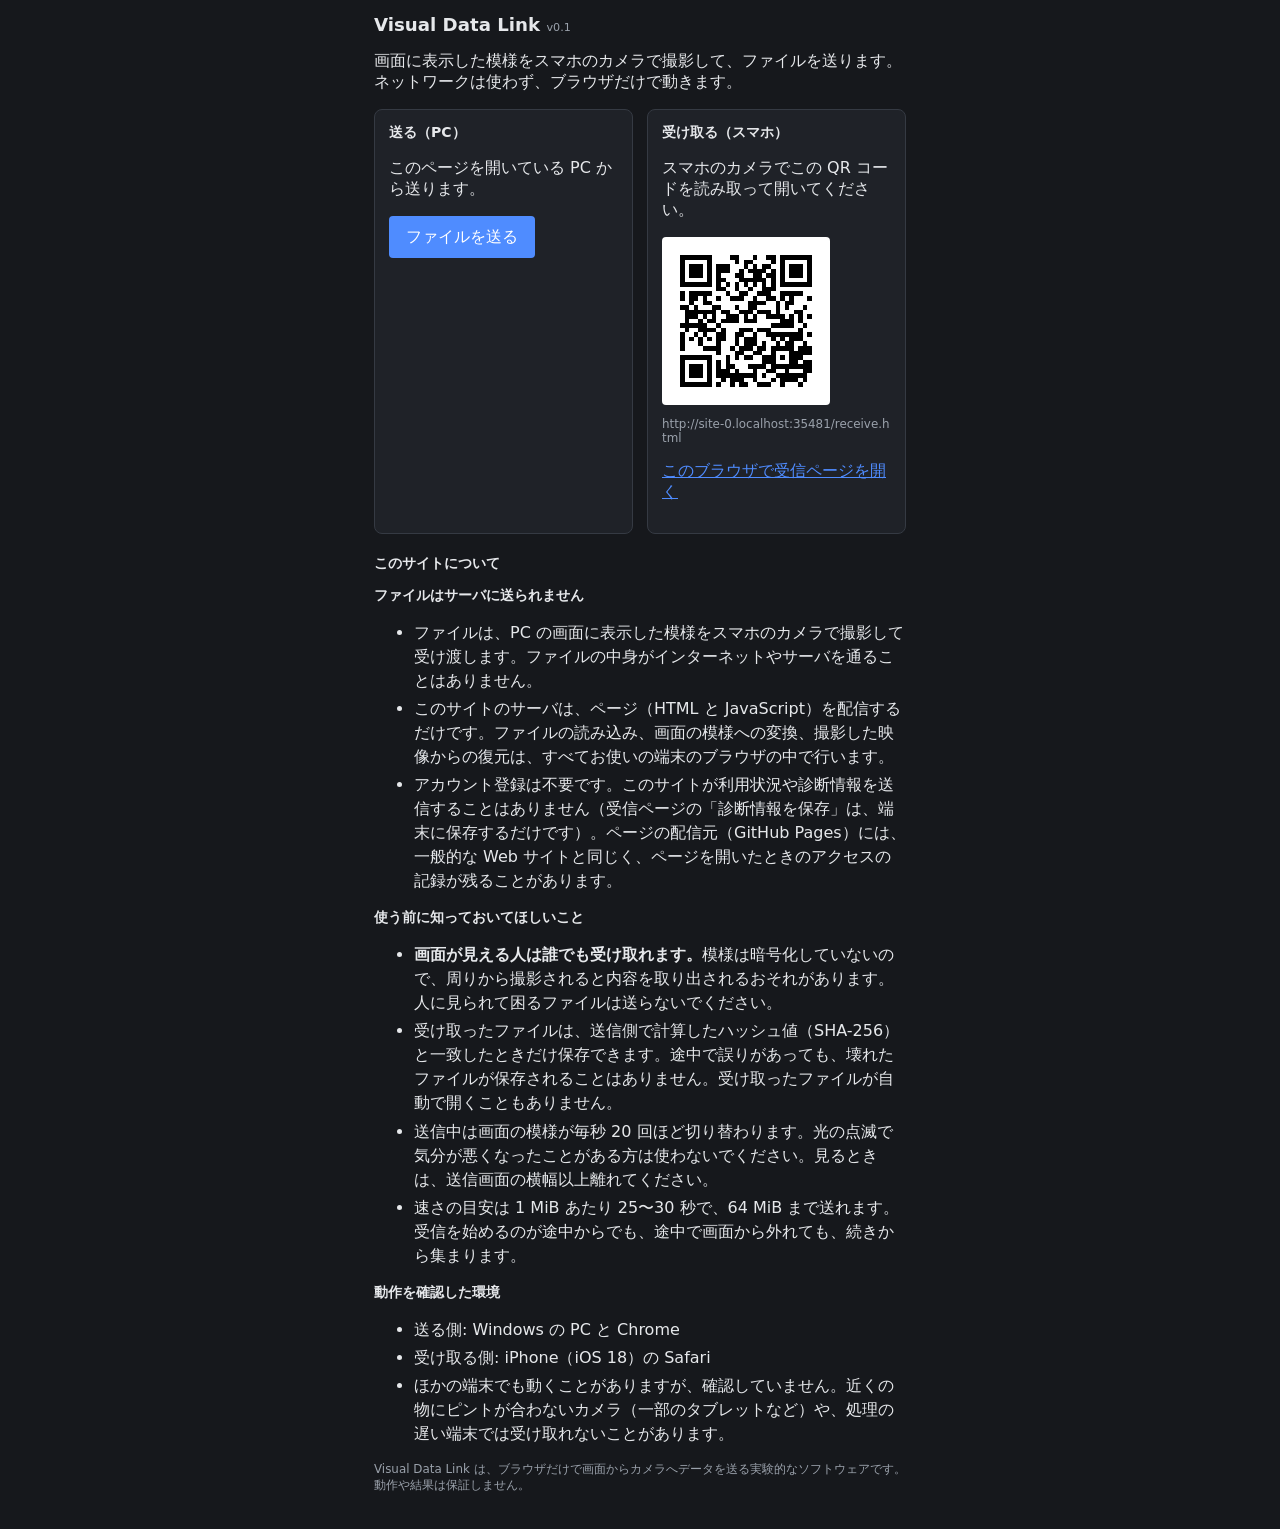
==== index.html @ aadde029 "Visual Data Link の公開ページを追加 トップ・送る・受け取るの 3 ページと、それらが読み込むプログラム、README、 MIT ライセンス。ファイルの受け渡しは画面とカメラで行い、サ" ====
<!doctype html>
<html lang="ja">
<head>
  <meta charset="utf-8">
  <meta name="viewport" content="width=device-width, initial-scale=1">
  <title>Visual Data Link</title>
  <link rel="stylesheet" href="styles.css">
</head>
<body class="app index">
  <h1>Visual Data Link <small>v0.1</small></h1>
  <p>画面に表示した模様をスマホのカメラで撮影して、ファイルを送ります。ネットワークは使わず、ブラウザだけで動きます。</p>

  <div class="top-choices">
    <section class="top-choice">
      <h2>送る（PC）</h2>
      <p>このページを開いている PC から送ります。</p>
      <p><a href="send.html" class="button-link big">ファイルを送る</a></p>
    </section>
    <section class="top-choice">
      <h2>受け取る（スマホ）</h2>
      <p>スマホのカメラでこの QR コードを読み取って開いてください。</p>
      <canvas id="qr" class="qr" hidden></canvas>
      <p id="qr-url" class="hint qr-url"></p>
      <p><a id="receive-link" href="receive.html">このブラウザで受信ページを開く</a></p>
    </section>
  </div>

  <section class="about">
    <h2>このサイトについて</h2>
    <h3>ファイルはサーバに送られません</h3>
    <ul>
      <li>ファイルは、PC の画面に表示した模様をスマホのカメラで撮影して受け渡します。ファイルの中身がインターネットやサーバを通ることはありません。</li>
      <li>このサイトのサーバは、ページ（HTML と JavaScript）を配信するだけです。ファイルの読み込み、画面の模様への変換、撮影した映像からの復元は、すべてお使いの端末のブラウザの中で行います。</li>
      <li>アカウント登録は不要です。このサイトが利用状況や診断情報を送信することはありません（受信ページの「診断情報を保存」は、端末に保存するだけです）。ページの配信元（GitHub Pages）には、一般的な Web サイトと同じく、ページを開いたときのアクセスの記録が残ることがあります。</li>
      <li class="dev-note" hidden><strong>今は開発用サーバで開いています。</strong>この場合に限り、受信の診断ログ（ファイルの中身は含みません）を開発用サーバに送ります。「撮影画像を送る」を押したときは、カメラの画像も送ります。</li>
    </ul>
    <h3>使う前に知っておいてほしいこと</h3>
    <ul>
      <li><strong>画面が見える人は誰でも受け取れます。</strong>模様は暗号化していないので、周りから撮影されると内容を取り出されるおそれがあります。人に見られて困るファイルは送らないでください。</li>
      <li>受け取ったファイルは、送信側で計算したハッシュ値（SHA-256）と一致したときだけ保存できます。途中で誤りがあっても、壊れたファイルが保存されることはありません。受け取ったファイルが自動で開くこともありません。</li>
      <li>送信中は画面の模様が毎秒 20 回ほど切り替わります。光の点滅で気分が悪くなったことがある方は使わないでください。見るときは、送信画面の横幅以上離れてください。</li>
      <li>速さの目安は 1 MiB あたり 25〜30 秒で、64 MiB まで送れます。受信を始めるのが途中からでも、途中で画面から外れても、続きから集まります。</li>
    </ul>
    <h3>動作を確認した環境</h3>
    <ul>
      <li>送る側: Windows の PC と Chrome</li>
      <li>受け取る側: iPhone（iOS 18）の Safari</li>
      <li>ほかの端末でも動くことがありますが、確認していません。近くの物にピントが合わないカメラ（一部のタブレットなど）や、処理の遅い端末では受け取れないことがあります。</li>
    </ul>
    <p class="hint">Visual Data Link は、ブラウザだけで画面からカメラへデータを送る実験的なソフトウェアです。動作や結果は保証しません。</p>
  </section>

  <details id="experiments" hidden>
    <summary>実験用のページ（開発サーバ）</summary>
    <ul class="links">
      <li><a href="sender.html">Sender</a> — 測定用の送信ページ（PC）</li>
      <li><a href="receiver.html">Receiver</a> — 測定用の受信ページ（スマホ）</li>
    </ul>
    <dl class="stats" id="env"></dl>
  </details>

  <script type="module">
    import { encodeQr, drawQr } from './src/common/qr.js';
    import { hasDevServer } from './src/common/dev-server.js';

    // The measurement pages need the development server (sender config, log upload).
    hasDevServer().then((dev) => {
      document.getElementById('experiments').hidden = !dev;
      for (const el of document.querySelectorAll('.dev-note')) el.hidden = !dev;
    });

    // The phone needs an HTTPS address (camera): through the dev server's
    // tunnel when this page is opened via localhost, otherwise this origin.
    const LOCAL = /^(localhost|127\.0\.0\.1|\[::1\])$/;
    async function receiveUrl() {
      if (!LOCAL.test(location.hostname)) return new URL('receive.html', location.href).href;
      const r = await fetch('/api/public-url', { cache: 'no-store' }).catch(() => null);
      if (!r?.ok) return null;
      const { url } = await r.json();
      return new URL('receive.html', `${url}/`).href;
    }

    const qrUrl = document.getElementById('qr-url');
    const canvas = document.getElementById('qr');
    receiveUrl().then((url) => {
      if (!url) {
        qrUrl.textContent = 'スマホから開ける HTTPS のアドレスが見つかりません。ngrok を起動してから、このページを再読み込みしてください。';
        return;
      }
      drawQr(canvas, encodeQr(url, { ecl: 'M' }), 6);
      canvas.hidden = false;
      qrUrl.textContent = url;
    });

    const env = document.getElementById('env');
    const rows = [
      ['セキュアコンテキスト', window.isSecureContext ? 'はい' : 'いいえ（カメラには HTTPS が必要）'],
      ['getUserMedia', navigator.mediaDevices?.getUserMedia ? '利用可' : '利用不可'],
      ['requestVideoFrameCallback', 'requestVideoFrameCallback' in HTMLVideoElement.prototype ? '利用可' : '利用不可'],
      ['Screen Wake Lock', 'wakeLock' in navigator ? '利用可' : '利用不可'],
      ['devicePixelRatio', String(window.devicePixelRatio)],
    ];
    env.replaceChildren(...rows.flatMap(([k, v]) => {
      const dt = document.createElement('dt');
      dt.textContent = k;
      const dd = document.createElement('dd');
      dd.textContent = v;
      return [dt, dd];
    }));
  </script>
</body>
</html>
---- styles.css ----
:root {
  color-scheme: dark;
  --bg: #16181c;
  --panel: #1f2228;
  --fg: #e6e8eb;
  --muted: #9aa1ab;
  --accent: #4f8cff;
  --warn: #ffb347;
  --error: #ff6b6b;
  --border: #353a43;
  font-family: system-ui, -apple-system, "Segoe UI", "Hiragino Sans", "Yu Gothic UI", sans-serif;
  font-size: 14px;
}

* { box-sizing: border-box; }

body {
  margin: 0;
  background: var(--bg);
  color: var(--fg);
}

h1 { font-size: 1.3rem; margin: 0 0 0.75rem; }
h1 small { color: var(--muted); font-weight: normal; font-size: 0.8rem; }
h2 { font-size: 1rem; margin: 1rem 0 0.5rem; }
a { color: var(--accent); }

button, input, select, textarea {
  font: inherit;
  color: inherit;
  background: #2a2e36;
  border: 1px solid var(--border);
  border-radius: 4px;
  padding: 0.35rem 0.6rem;
}
button { cursor: pointer; }
button.primary { background: var(--accent); border-color: var(--accent); color: #fff; }
button:disabled, input:disabled, select:disabled { opacity: 0.5; cursor: default; }
a.button-link {
  display: inline-block;
  padding: 0.5rem 0.8rem;
  border-radius: 4px;
  background: var(--accent);
  color: #fff;
  text-decoration: none;
  word-break: break-all;
}

.form { display: grid; gap: 0.5rem; }
.form label { display: grid; gap: 0.2rem; color: var(--muted); }
.form label.check { display: flex; align-items: center; gap: 0.4rem; }
.form fieldset { border: 1px solid var(--border); border-radius: 4px; display: grid; gap: 0.5rem; }
.form fieldset[hidden] { display: none; }
.row { display: flex; gap: 0.4rem; }
.row input { flex: 1; min-width: 0; }

.buttons { display: flex; flex-wrap: wrap; gap: 0.4rem; margin: 0.75rem 0; }

.stats {
  display: grid;
  grid-template-columns: max-content 1fr;
  gap: 0.2rem 0.75rem;
  margin: 0;
  font-variant-numeric: tabular-nums;
}
.stats dt { color: var(--muted); }
.stats dd { margin: 0; word-break: break-word; }
.stats dd.warn { color: var(--warn); }

.error { color: var(--error); margin: 0.5rem 0; }
.error[hidden] { display: none; }
.hint { color: var(--muted); font-size: 0.85rem; }

/* ---------------------------------------------------------------- sender */

body.sender {
  display: grid;
  grid-template-columns: 22rem 1fr;
  height: 100vh;
  overflow: hidden;
}

.panel {
  background: var(--panel);
  border-right: 1px solid var(--border);
  padding: 1rem;
  overflow-y: auto;
}

.stage {
  position: relative;
  min-width: 0;
  min-height: 0;
  background: #000;
}

/* The canvas CSS box defines the physical pixel buffer size (renderer-canvas.js). */
.stage canvas {
  display: block;
  width: 100%;
  height: 100%;
}

.stage:fullscreen, .stage:-webkit-full-screen {
  width: 100vw;
  height: 100vh;
}

body.transmitting .stage { cursor: none; }

.hud {
  position: absolute;
  top: 0.5rem;
  left: 0.5rem;
  max-width: calc(100% - 1rem);
  padding: 0.5rem 0.7rem;
  background: rgba(0, 0, 0, 0.7);
  color: #fff;
  font: 12px/1.4 ui-monospace, Consolas, monospace;
  white-space: pre;
  pointer-events: none;
  border-radius: 4px;
}
.hud[hidden] { display: none; }

.overlay {
  position: fixed;
  inset: 0;
  display: grid;
  place-items: center;
  background: rgba(0, 0, 0, 0.75);
  z-index: 10;
}
.overlay[hidden] { display: none; }

.dialog {
  max-width: 32rem;
  margin: 1rem;
  padding: 1.25rem;
  background: var(--panel);
  border: 1px solid var(--warn);
  border-radius: 6px;
}
.dialog h2 { color: var(--warn); margin-top: 0; }

/* ---------------------------------------------------------------- receiver / index */

body.receiver, body.index {
  padding: 1rem;
  max-width: 48rem;
  margin: 0 auto;
}

.controls { grid-template-columns: repeat(auto-fit, minmax(10rem, 1fr)); align-items: end; }

.preview {
  position: relative;
  background: #000;
  border: 1px solid var(--border);
  border-radius: 4px;
  overflow: hidden;
}
.preview video {
  display: block;
  width: 100%;
  height: 50vh;
  height: 50svh; /* excludes mobile browser toolbars */
  object-fit: contain;
}
.overlay-canvas {
  position: absolute;
  inset: 0;
  width: 100%;
  height: 100%;
  touch-action: none;
}

.status { color: var(--warn); min-height: 1.4em; margin: 0.25rem 0; }
.progress { margin: 0.4rem 0; }
.progress-text { display: flex; justify-content: space-between; gap: 0.5rem; font-size: 0.9rem; margin-bottom: 0.2rem; }
.progress-text strong { font-size: 1.3rem; font-variant-numeric: tabular-nums; }
.progress-track { height: 14px; border-radius: 7px; background: #2a2e36; border: 1px solid var(--border); overflow: hidden; }
.progress-fill { height: 100%; width: 0; background: var(--accent); transition: width 0.15s linear; }
.progress.done .progress-fill { background: #3fbf6f; }
.progress.waiting .progress-fill { background: var(--muted); }
.m1 .buttons { margin: 0.4rem 0; gap: 0.3rem; }
.receiver .buttons button, .receiver .buttons select { padding: 0.3rem 0.5rem; }
.receiver header h1 { margin-bottom: 0.4rem; }
.m1 .stats { margin-top: 0.6rem; }
details { margin: 1rem 0; }
details summary { cursor: pointer; color: var(--muted); }

.links { line-height: 2; }

/* ---------------------------------------------------------------- simple pages (send / receive / top) */

body.app { padding: 1rem; max-width: 40rem; margin: 0 auto; font-size: 16px; }
body.app.send.transmitting { max-width: none; padding: 0; }
.app-header { display: flex; justify-content: space-between; align-items: baseline; gap: 1rem; }
.app-header h1 { font-size: 1.5rem; }
.app-message { font-size: 1.1rem; margin: 0.6rem 0; }
.app-status { margin: 0.5rem 0 0.75rem; }
.app-result { margin: 0.75rem 0; padding: 0.75rem; border: 1px solid #3fbf6f; border-radius: 6px; }
button.big, a.button-link.big { font-size: 1.15rem; padding: 0.7rem 1.2rem; }
.app-help { margin-top: 1.25rem; }
.app-help li { margin: 0.3rem 0; }
.app-options { margin: 0.75rem 0; }

.drop {
  display: grid;
  place-items: center;
  min-height: 8rem;
  padding: 1rem;
  border: 2px dashed var(--border);
  border-radius: 8px;
  color: var(--muted);
  text-align: center;
  cursor: pointer;
}
.drop.over { border-color: var(--accent); color: var(--fg); }
.drop input { display: none; }

.app-sending { position: fixed; inset: 0; display: flex; flex-direction: column; background: #000; }
.app-sending[hidden] { display: none; }
.send-bar { display: flex; justify-content: space-between; align-items: center; gap: 1rem; padding: 0.4rem 0.8rem; background: var(--panel); border-bottom: 1px solid var(--border); }
.send-bar .buttons { margin: 0; }
.app-sending .stage { flex: 1; }

.top-choices { display: grid; grid-template-columns: repeat(auto-fit, minmax(15rem, 1fr)); gap: 1rem; margin: 1rem 0; }
.top-choice { padding: 1rem; border: 1px solid var(--border); border-radius: 8px; background: var(--panel); }
.top-choice h2 { margin-top: 0; }
.qr { display: block; width: 12rem; height: 12rem; image-rendering: pixelated; margin: 0.5rem 0; border-radius: 4px; }
.qr-url { word-break: break-all; }
.about { margin: 1.5rem 0; }
.about h3 { font-size: 1rem; margin: 1rem 0 0.3rem; }
.about li { margin: 0.3rem 0; line-height: 1.5; }
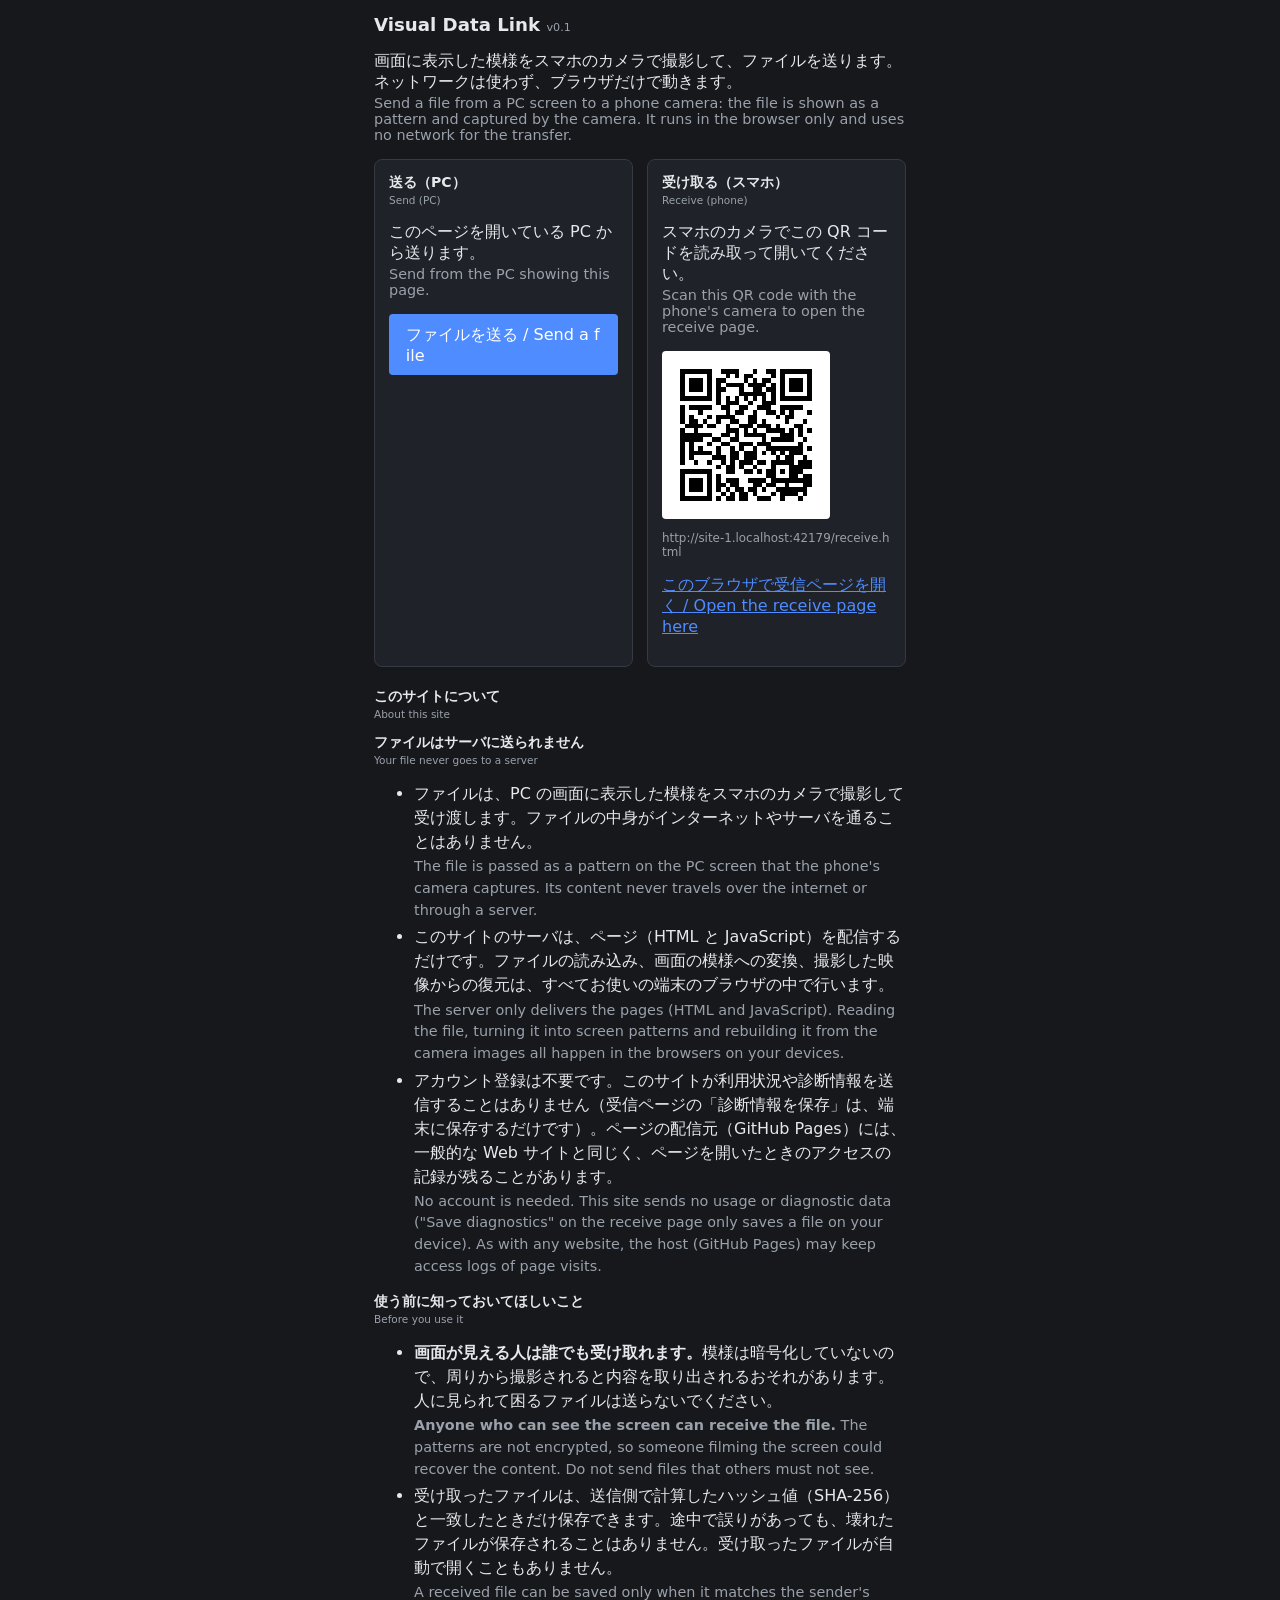
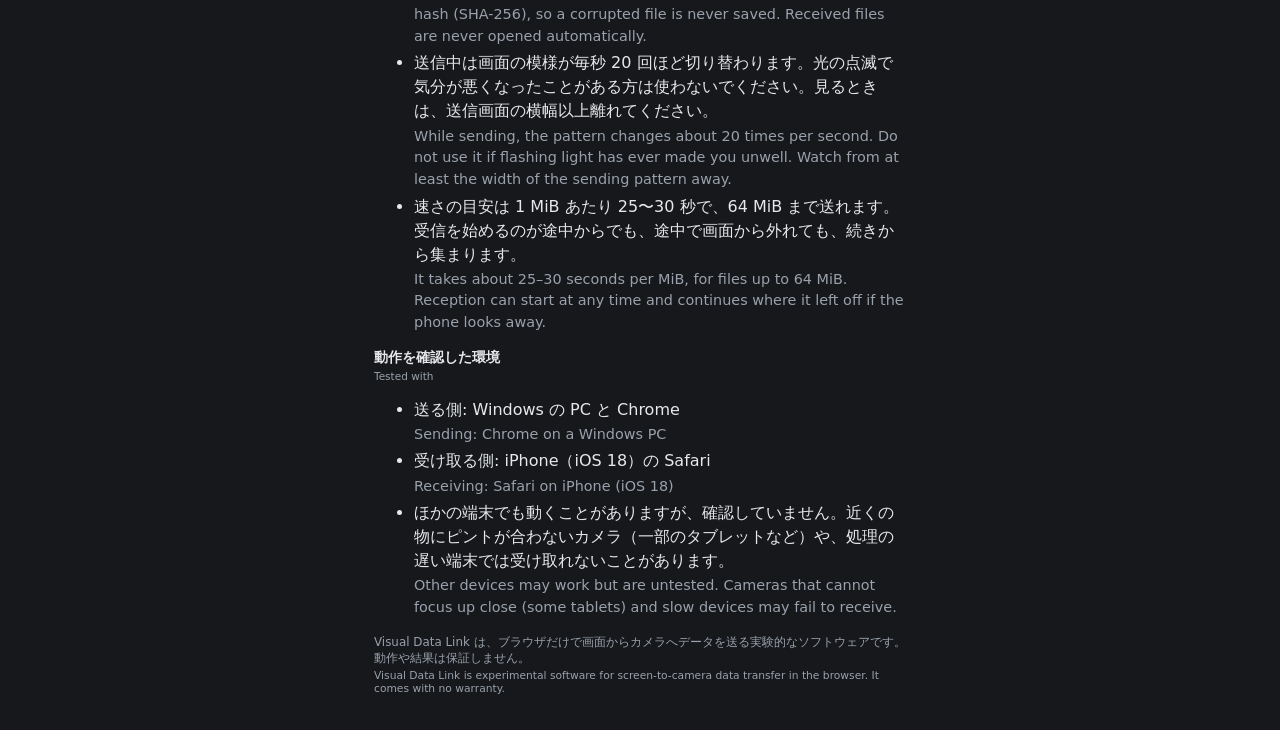
==== commit b62ad96c: "説明に英語を併記 トップページ・送る・受け取るページの説明、ボタン、主なメッセージ、README に英語を添える。" ====
--- a/index.html
+++ b/index.html
@@ -8,46 +8,46 @@
 </head>
 <body class="app index">
   <h1>Visual Data Link <small>v0.1</small></h1>
-  <p>画面に表示した模様をスマホのカメラで撮影して、ファイルを送ります。ネットワークは使わず、ブラウザだけで動きます。</p>
+  <p>画面に表示した模様をスマホのカメラで撮影して、ファイルを送ります。ネットワークは使わず、ブラウザだけで動きます。<span class="en" lang="en">Send a file from a PC screen to a phone camera: the file is shown as a pattern and captured by the camera. It runs in the browser only and uses no network for the transfer.</span></p>
 
   <div class="top-choices">
     <section class="top-choice">
-      <h2>送る（PC）</h2>
-      <p>このページを開いている PC から送ります。</p>
-      <p><a href="send.html" class="button-link big">ファイルを送る</a></p>
+      <h2>送る（PC）<span class="en" lang="en">Send (PC)</span></h2>
+      <p>このページを開いている PC から送ります。<span class="en" lang="en">Send from the PC showing this page.</span></p>
+      <p><a href="send.html" class="button-link big">ファイルを送る / Send a file</a></p>
     </section>
     <section class="top-choice">
-      <h2>受け取る（スマホ）</h2>
-      <p>スマホのカメラでこの QR コードを読み取って開いてください。</p>
+      <h2>受け取る（スマホ）<span class="en" lang="en">Receive (phone)</span></h2>
+      <p>スマホのカメラでこの QR コードを読み取って開いてください。<span class="en" lang="en">Scan this QR code with the phone's camera to open the receive page.</span></p>
       <canvas id="qr" class="qr" hidden></canvas>
       <p id="qr-url" class="hint qr-url"></p>
-      <p><a id="receive-link" href="receive.html">このブラウザで受信ページを開く</a></p>
+      <p><a id="receive-link" href="receive.html">このブラウザで受信ページを開く / Open the receive page here</a></p>
     </section>
   </div>
 
   <section class="about">
-    <h2>このサイトについて</h2>
-    <h3>ファイルはサーバに送られません</h3>
+    <h2>このサイトについて<span class="en" lang="en">About this site</span></h2>
+    <h3>ファイルはサーバに送られません<span class="en" lang="en">Your file never goes to a server</span></h3>
     <ul>
-      <li>ファイルは、PC の画面に表示した模様をスマホのカメラで撮影して受け渡します。ファイルの中身がインターネットやサーバを通ることはありません。</li>
-      <li>このサイトのサーバは、ページ（HTML と JavaScript）を配信するだけです。ファイルの読み込み、画面の模様への変換、撮影した映像からの復元は、すべてお使いの端末のブラウザの中で行います。</li>
-      <li>アカウント登録は不要です。このサイトが利用状況や診断情報を送信することはありません（受信ページの「診断情報を保存」は、端末に保存するだけです）。ページの配信元（GitHub Pages）には、一般的な Web サイトと同じく、ページを開いたときのアクセスの記録が残ることがあります。</li>
-      <li class="dev-note" hidden><strong>今は開発用サーバで開いています。</strong>この場合に限り、受信の診断ログ（ファイルの中身は含みません）を開発用サーバに送ります。「撮影画像を送る」を押したときは、カメラの画像も送ります。</li>
+      <li>ファイルは、PC の画面に表示した模様をスマホのカメラで撮影して受け渡します。ファイルの中身がインターネットやサーバを通ることはありません。<span class="en" lang="en">The file is passed as a pattern on the PC screen that the phone's camera captures. Its content never travels over the internet or through a server.</span></li>
+      <li>このサイトのサーバは、ページ（HTML と JavaScript）を配信するだけです。ファイルの読み込み、画面の模様への変換、撮影した映像からの復元は、すべてお使いの端末のブラウザの中で行います。<span class="en" lang="en">The server only delivers the pages (HTML and JavaScript). Reading the file, turning it into screen patterns and rebuilding it from the camera images all happen in the browsers on your devices.</span></li>
+      <li>アカウント登録は不要です。このサイトが利用状況や診断情報を送信することはありません（受信ページの「診断情報を保存」は、端末に保存するだけです）。ページの配信元（GitHub Pages）には、一般的な Web サイトと同じく、ページを開いたときのアクセスの記録が残ることがあります。<span class="en" lang="en">No account is needed. This site sends no usage or diagnostic data ("Save diagnostics" on the receive page only saves a file on your device). As with any website, the host (GitHub Pages) may keep access logs of page visits.</span></li>
+      <li class="dev-note" hidden><strong>今は開発用サーバで開いています。</strong>この場合に限り、受信の診断ログ（ファイルの中身は含みません）を開発用サーバに送ります。「撮影画像を送る」を押したときは、カメラの画像も送ります。<span class="en" lang="en"><strong>This page is served by the development server.</strong> Only then, reception diagnostics (without the file content) are sent to it, and a camera image when "Send a capture" is pressed.</span></li>
     </ul>
-    <h3>使う前に知っておいてほしいこと</h3>
+    <h3>使う前に知っておいてほしいこと<span class="en" lang="en">Before you use it</span></h3>
     <ul>
-      <li><strong>画面が見える人は誰でも受け取れます。</strong>模様は暗号化していないので、周りから撮影されると内容を取り出されるおそれがあります。人に見られて困るファイルは送らないでください。</li>
-      <li>受け取ったファイルは、送信側で計算したハッシュ値（SHA-256）と一致したときだけ保存できます。途中で誤りがあっても、壊れたファイルが保存されることはありません。受け取ったファイルが自動で開くこともありません。</li>
-      <li>送信中は画面の模様が毎秒 20 回ほど切り替わります。光の点滅で気分が悪くなったことがある方は使わないでください。見るときは、送信画面の横幅以上離れてください。</li>
-      <li>速さの目安は 1 MiB あたり 25〜30 秒で、64 MiB まで送れます。受信を始めるのが途中からでも、途中で画面から外れても、続きから集まります。</li>
+      <li><strong>画面が見える人は誰でも受け取れます。</strong>模様は暗号化していないので、周りから撮影されると内容を取り出されるおそれがあります。人に見られて困るファイルは送らないでください。<span class="en" lang="en"><strong>Anyone who can see the screen can receive the file.</strong> The patterns are not encrypted, so someone filming the screen could recover the content. Do not send files that others must not see.</span></li>
+      <li>受け取ったファイルは、送信側で計算したハッシュ値（SHA-256）と一致したときだけ保存できます。途中で誤りがあっても、壊れたファイルが保存されることはありません。受け取ったファイルが自動で開くこともありません。<span class="en" lang="en">A received file can be saved only when it matches the sender's hash (SHA-256), so a corrupted file is never saved. Received files are never opened automatically.</span></li>
+      <li>送信中は画面の模様が毎秒 20 回ほど切り替わります。光の点滅で気分が悪くなったことがある方は使わないでください。見るときは、送信画面の横幅以上離れてください。<span class="en" lang="en">While sending, the pattern changes about 20 times per second. Do not use it if flashing light has ever made you unwell. Watch from at least the width of the sending pattern away.</span></li>
+      <li>速さの目安は 1 MiB あたり 25〜30 秒で、64 MiB まで送れます。受信を始めるのが途中からでも、途中で画面から外れても、続きから集まります。<span class="en" lang="en">It takes about 25–30 seconds per MiB, for files up to 64 MiB. Reception can start at any time and continues where it left off if the phone looks away.</span></li>
     </ul>
-    <h3>動作を確認した環境</h3>
+    <h3>動作を確認した環境<span class="en" lang="en">Tested with</span></h3>
     <ul>
-      <li>送る側: Windows の PC と Chrome</li>
-      <li>受け取る側: iPhone（iOS 18）の Safari</li>
-      <li>ほかの端末でも動くことがありますが、確認していません。近くの物にピントが合わないカメラ（一部のタブレットなど）や、処理の遅い端末では受け取れないことがあります。</li>
+      <li>送る側: Windows の PC と Chrome<span class="en" lang="en">Sending: Chrome on a Windows PC</span></li>
+      <li>受け取る側: iPhone（iOS 18）の Safari<span class="en" lang="en">Receiving: Safari on iPhone (iOS 18)</span></li>
+      <li>ほかの端末でも動くことがありますが、確認していません。近くの物にピントが合わないカメラ（一部のタブレットなど）や、処理の遅い端末では受け取れないことがあります。<span class="en" lang="en">Other devices may work but are untested. Cameras that cannot focus up close (some tablets) and slow devices may fail to receive.</span></li>
     </ul>
-    <p class="hint">Visual Data Link は、ブラウザだけで画面からカメラへデータを送る実験的なソフトウェアです。動作や結果は保証しません。</p>
+    <p class="hint">Visual Data Link は、ブラウザだけで画面からカメラへデータを送る実験的なソフトウェアです。動作や結果は保証しません。<span class="en" lang="en">Visual Data Link is experimental software for screen-to-camera data transfer in the browser. It comes with no warranty.</span></p>
   </section>
 
   <details id="experiments" hidden>
@@ -84,7 +84,7 @@
     const canvas = document.getElementById('qr');
     receiveUrl().then((url) => {
       if (!url) {
-        qrUrl.textContent = 'スマホから開ける HTTPS のアドレスが見つかりません。ngrok を起動してから、このページを再読み込みしてください。';
+        qrUrl.textContent = 'スマホから開ける HTTPS のアドレスが見つかりません。ngrok を起動してから、このページを再読み込みしてください。 / No HTTPS address for the phone was found: start ngrok and reload this page.';
         return;
       }
       drawQr(canvas, encodeQr(url, { ecl: 'M' }), 6);
--- a/styles.css
+++ b/styles.css
@@ -234,3 +234,6 @@
 .about { margin: 1.5rem 0; }
 .about h3 { font-size: 1rem; margin: 1rem 0 0.3rem; }
 .about li { margin: 0.3rem 0; line-height: 1.5; }
+/* English next to the Japanese text (public pages). */
+.en { display: block; color: var(--muted); font-size: 0.9em; font-weight: normal; margin-top: 0.15rem; }
+h1 .en, h2 .en, h3 .en { font-size: 0.75em; }
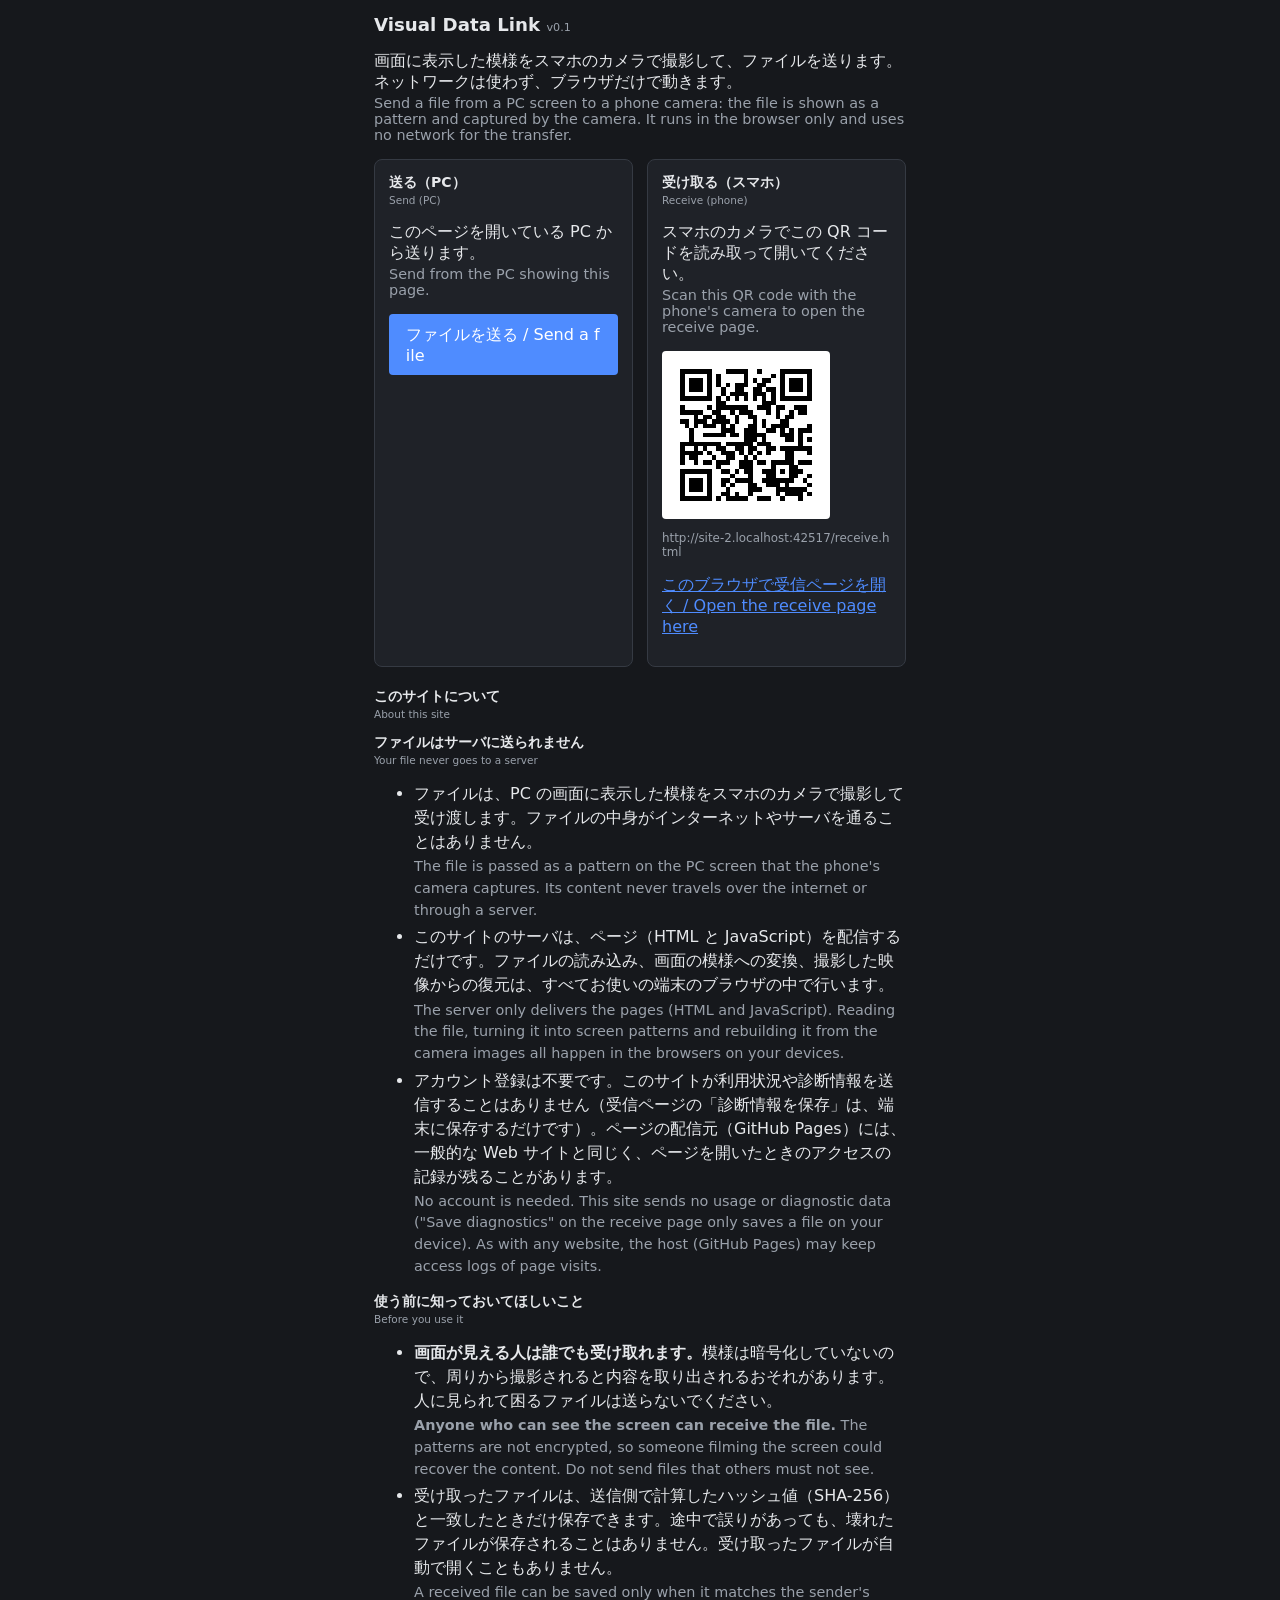
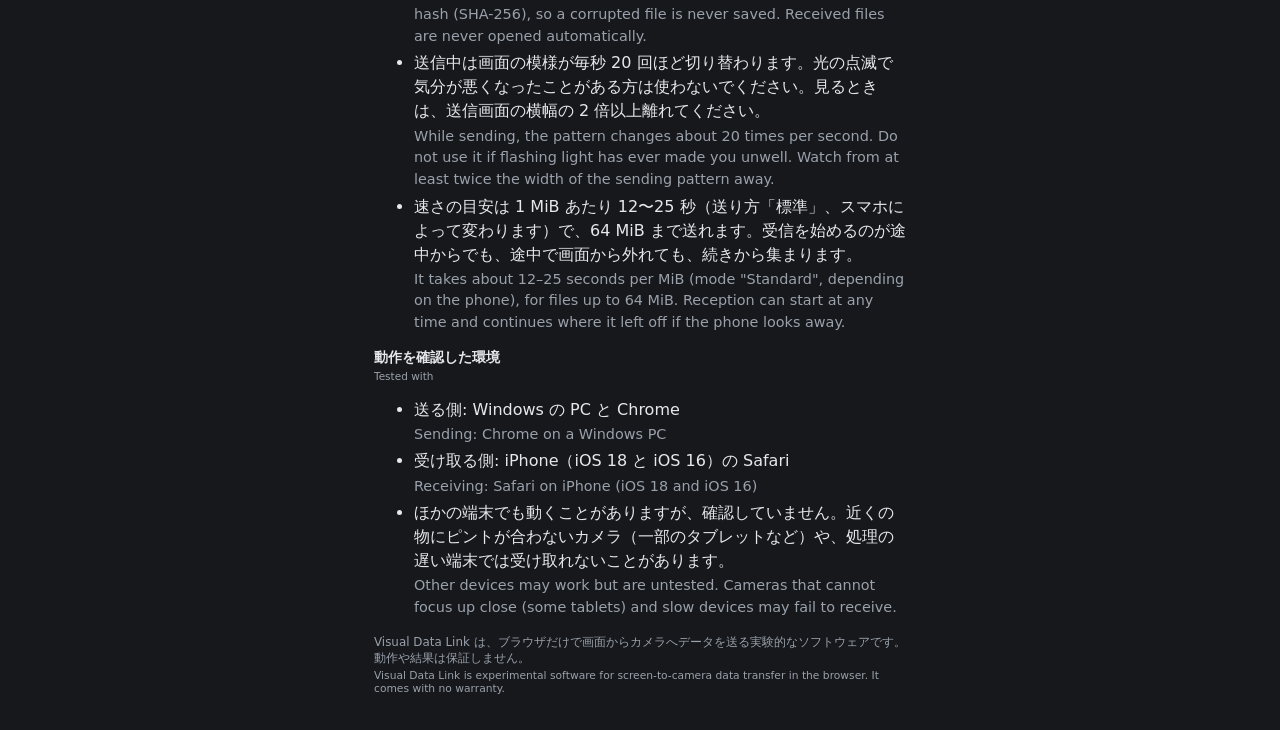
==== commit e0342348: "公開サイトの更新: 送り方の選択（色の P3 / P4）、受信 QR、四隅の補正、点滅の注意 - 送信ページで送り方を選べる: 標準（200×112・8 色、既定）、速い（240×135・8 色）、互" ====
--- a/index.html
+++ b/index.html
@@ -38,47 +38,48 @@
     <ul>
       <li><strong>画面が見える人は誰でも受け取れます。</strong>模様は暗号化していないので、周りから撮影されると内容を取り出されるおそれがあります。人に見られて困るファイルは送らないでください。<span class="en" lang="en"><strong>Anyone who can see the screen can receive the file.</strong> The patterns are not encrypted, so someone filming the screen could recover the content. Do not send files that others must not see.</span></li>
       <li>受け取ったファイルは、送信側で計算したハッシュ値（SHA-256）と一致したときだけ保存できます。途中で誤りがあっても、壊れたファイルが保存されることはありません。受け取ったファイルが自動で開くこともありません。<span class="en" lang="en">A received file can be saved only when it matches the sender's hash (SHA-256), so a corrupted file is never saved. Received files are never opened automatically.</span></li>
-      <li>送信中は画面の模様が毎秒 20 回ほど切り替わります。光の点滅で気分が悪くなったことがある方は使わないでください。見るときは、送信画面の横幅以上離れてください。<span class="en" lang="en">While sending, the pattern changes about 20 times per second. Do not use it if flashing light has ever made you unwell. Watch from at least the width of the sending pattern away.</span></li>
-      <li>速さの目安は 1 MiB あたり 25〜30 秒で、64 MiB まで送れます。受信を始めるのが途中からでも、途中で画面から外れても、続きから集まります。<span class="en" lang="en">It takes about 25–30 seconds per MiB, for files up to 64 MiB. Reception can start at any time and continues where it left off if the phone looks away.</span></li>
+      <li>送信中は画面の模様が毎秒 20 回ほど切り替わります。光の点滅で気分が悪くなったことがある方は使わないでください。見るときは、送信画面の横幅の 2 倍以上離れてください。<span class="en" lang="en">While sending, the pattern changes about 20 times per second. Do not use it if flashing light has ever made you unwell. Watch from at least twice the width of the sending pattern away.</span></li>
+      <li>速さの目安は 1 MiB あたり 12〜25 秒（送り方「標準」、スマホによって変わります）で、64 MiB まで送れます。受信を始めるのが途中からでも、途中で画面から外れても、続きから集まります。<span class="en" lang="en">It takes about 12–25 seconds per MiB (mode "Standard", depending on the phone), for files up to 64 MiB. Reception can start at any time and continues where it left off if the phone looks away.</span></li>
     </ul>
     <h3>動作を確認した環境<span class="en" lang="en">Tested with</span></h3>
     <ul>
       <li>送る側: Windows の PC と Chrome<span class="en" lang="en">Sending: Chrome on a Windows PC</span></li>
-      <li>受け取る側: iPhone（iOS 18）の Safari<span class="en" lang="en">Receiving: Safari on iPhone (iOS 18)</span></li>
+      <li>受け取る側: iPhone（iOS 18 と iOS 16）の Safari<span class="en" lang="en">Receiving: Safari on iPhone (iOS 18 and iOS 16)</span></li>
       <li>ほかの端末でも動くことがありますが、確認していません。近くの物にピントが合わないカメラ（一部のタブレットなど）や、処理の遅い端末では受け取れないことがあります。<span class="en" lang="en">Other devices may work but are untested. Cameras that cannot focus up close (some tablets) and slow devices may fail to receive.</span></li>
     </ul>
     <p class="hint">Visual Data Link は、ブラウザだけで画面からカメラへデータを送る実験的なソフトウェアです。動作や結果は保証しません。<span class="en" lang="en">Visual Data Link is experimental software for screen-to-camera data transfer in the browser. It comes with no warranty.</span></p>
   </section>
 
-  <details id="experiments" hidden>
+  <details id="experiments" open hidden>
     <summary>実験用のページ（開発サーバ）</summary>
     <ul class="links">
       <li><a href="sender.html">Sender</a> — 測定用の送信ページ（PC）</li>
       <li><a href="receiver.html">Receiver</a> — 測定用の受信ページ（スマホ）</li>
     </ul>
+    <p>測定用の受信ページ（スマホ）の QR コード:</p>
+    <canvas id="qr-receiver" class="qr" hidden></canvas>
+    <p id="qr-receiver-url" class="hint qr-url"></p>
     <dl class="stats" id="env"></dl>
   </details>
 
   <script type="module">
     import { encodeQr, drawQr } from './src/common/qr.js';
     import { hasDevServer } from './src/common/dev-server.js';
+    import { receivePageUrl as receiveUrl } from './src/app/receive-url.js';
 
     // The measurement pages need the development server (sender config, log upload).
-    hasDevServer().then((dev) => {
+    hasDevServer().then(async (dev) => {
       document.getElementById('experiments').hidden = !dev;
       for (const el of document.querySelectorAll('.dev-note')) el.hidden = !dev;
+      if (!dev) return;
+      // QR code of the measurement receiver, as for the simple receive page.
+      const url = await receiveUrl('receiver.html');
+      if (!url) return;
+      const c = document.getElementById('qr-receiver');
+      drawQr(c, encodeQr(url, { ecl: 'M' }), 6);
+      c.hidden = false;
+      document.getElementById('qr-receiver-url').textContent = url;
     });
-
-    // The phone needs an HTTPS address (camera): through the dev server's
-    // tunnel when this page is opened via localhost, otherwise this origin.
-    const LOCAL = /^(localhost|127\.0\.0\.1|\[::1\])$/;
-    async function receiveUrl() {
-      if (!LOCAL.test(location.hostname)) return new URL('receive.html', location.href).href;
-      const r = await fetch('/api/public-url', { cache: 'no-store' }).catch(() => null);
-      if (!r?.ok) return null;
-      const { url } = await r.json();
-      return new URL('receive.html', `${url}/`).href;
-    }
 
     const qrUrl = document.getElementById('qr-url');
     const canvas = document.getElementById('qr');
--- a/styles.css
+++ b/styles.css
@@ -34,6 +34,11 @@
   padding: 0.35rem 0.6rem;
 }
 button { cursor: pointer; }
+/* Taps never zoom the page (double-tap zoom); a pressed button shows it. */
+html { touch-action: manipulation; -webkit-text-size-adjust: 100%; }
+button:active:not(:disabled) { filter: brightness(1.35); transform: scale(0.97); }
+button.done { border-color: #3fbf6f; background: #1f3a2a; }
+button.failed { border-color: var(--error); background: #3a1f22; }
 button.primary { background: var(--accent); border-color: var(--accent); color: #fff; }
 button:disabled, input:disabled, select:disabled { opacity: 0.5; cursor: default; }
 a.button-link {
@@ -187,6 +192,27 @@
 .receiver .buttons button, .receiver .buttons select { padding: 0.3rem 0.5rem; }
 .receiver header h1 { margin-bottom: 0.4rem; }
 .m1 .stats { margin-top: 0.6rem; }
+/* Sender presets: one button per test setting. */
+.presets h2 { margin-top: 0.5rem; }
+.presets .buttons { display: flex; flex-direction: column; align-items: stretch; gap: 0.35rem; }
+.presets button { text-align: left; padding: 0.4rem 0.6rem; }
+.presets h3 { margin: 0.6rem 0 0.1rem; font-size: 0.9rem; opacity: 0.8; }
+.presets .preset-label { display: block; font-weight: 600; }
+.presets .preset-detail { display: block; font-size: 0.8rem; opacity: 0.75; margin-top: 0.1rem; }
+
+/* iOS Safari zooms into form fields under 16 px when they get focus. */
+.receiver select, .receiver input, .receiver textarea { font-size: 16px; }
+/* Experimental receiver: camera view near the top; status and progress below
+   it with fixed space, so that text changes never move the view. */
+.receiver .main-actions { margin: 0.3rem 0 0.5rem; }
+.receiver .live .status { height: 4.2em; line-height: 1.4; overflow-y: auto; margin: 0.3rem 0 0.2rem; font-size: 0.9rem; }
+.receiver .live .progress { margin: 0.2rem 0 0.4rem; }
+.receiver .live .progress[hidden] { display: block; visibility: hidden; }
+.receiver .live .progress-text { height: 1.9rem; align-items: center; }
+.receiver .live .progress-text span { min-width: 0; overflow: hidden; text-overflow: ellipsis; white-space: nowrap; }
+.receiver details.panel { margin: 0.4rem 0; padding: 0.3rem 0.6rem; border: 1px solid var(--border); border-radius: 6px; background: var(--panel); }
+.receiver details.panel summary { color: var(--fg); padding: 0.2rem 0; }
+.receiver details.panel .form { margin-top: 0.4rem; }
 details { margin: 1rem 0; }
 details summary { cursor: pointer; color: var(--muted); }
 
@@ -224,7 +250,13 @@
 .app-sending[hidden] { display: none; }
 .send-bar { display: flex; justify-content: space-between; align-items: center; gap: 1rem; padding: 0.4rem 0.8rem; background: var(--panel); border-bottom: 1px solid var(--border); }
 .send-bar .buttons { margin: 0; }
-.app-sending .stage { flex: 1; }
+.app-sending .stage { flex: 1; min-height: 0; }
+/* Receive page QR on the send page: below the start button, and while
+   sending in a strip above the pattern (the stage shrinks, never covered). */
+.send-qr { margin: 1rem 0; }
+.send-qr-bar { display: flex; align-items: center; gap: 1rem; padding: 0.4rem 0.8rem; background: var(--panel); border-bottom: 1px solid var(--border); }
+.send-qr-bar[hidden] { display: none; }
+.send-qr-bar .qr { width: 9rem; height: 9rem; margin: 0; }
 
 .top-choices { display: grid; grid-template-columns: repeat(auto-fit, minmax(15rem, 1fr)); gap: 1rem; margin: 1rem 0; }
 .top-choice { padding: 1rem; border: 1px solid var(--border); border-radius: 8px; background: var(--panel); }
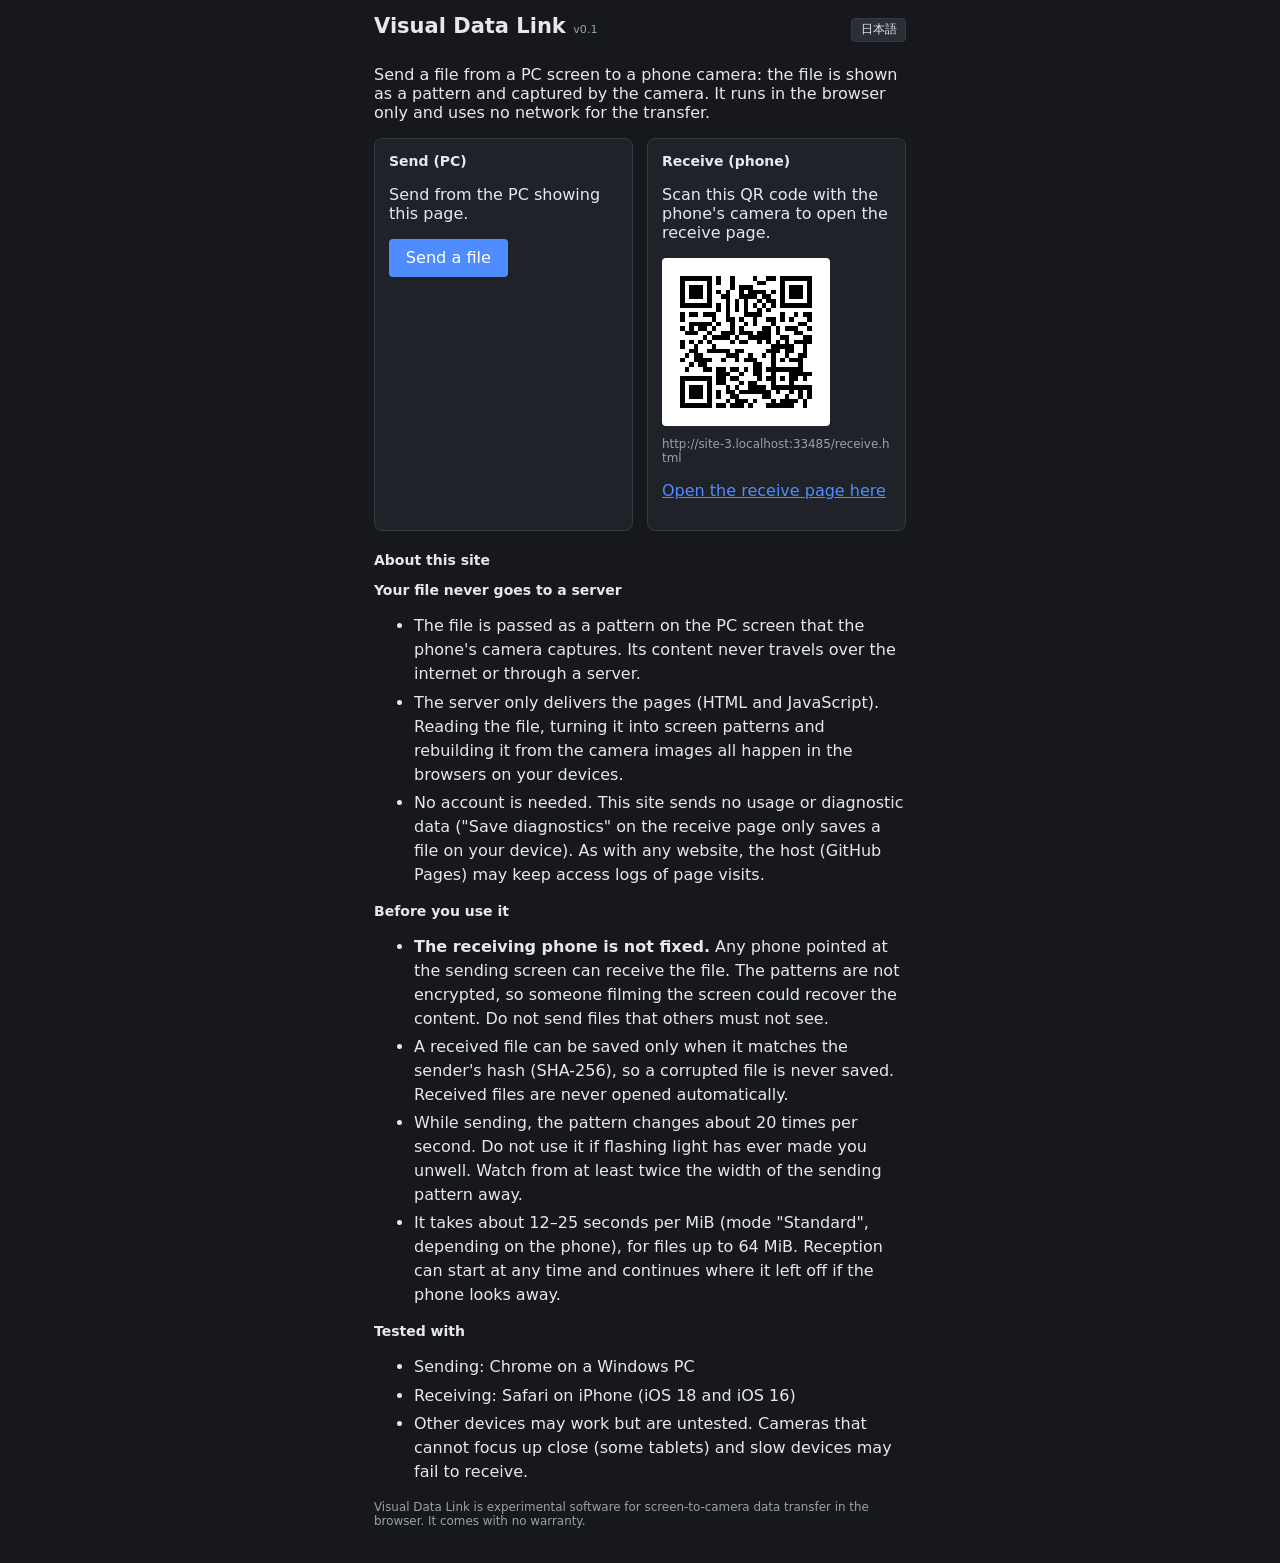
==== commit ff379b55: "日本語と英語の切り替え、受け取れる端末についての説明を明確に - トップ・送信・受信ページの右上のボタンで日本語 / 英語を切り替え（最初はブラウザの言語、選択は保存） - 送信中・受信中の文言も選ん" ====
--- a/index.html
+++ b/index.html
@@ -7,7 +7,10 @@
   <link rel="stylesheet" href="styles.css">
 </head>
 <body class="app index">
-  <h1>Visual Data Link <small>v0.1</small></h1>
+  <header class="app-header">
+    <h1>Visual Data Link <small>v0.1</small></h1>
+    <button id="lang-toggle" type="button" class="lang-toggle">English</button>
+  </header>
   <p>画面に表示した模様をスマホのカメラで撮影して、ファイルを送ります。ネットワークは使わず、ブラウザだけで動きます。<span class="en" lang="en">Send a file from a PC screen to a phone camera: the file is shown as a pattern and captured by the camera. It runs in the browser only and uses no network for the transfer.</span></p>
 
   <div class="top-choices">
@@ -36,7 +39,7 @@
     </ul>
     <h3>使う前に知っておいてほしいこと<span class="en" lang="en">Before you use it</span></h3>
     <ul>
-      <li><strong>画面が見える人は誰でも受け取れます。</strong>模様は暗号化していないので、周りから撮影されると内容を取り出されるおそれがあります。人に見られて困るファイルは送らないでください。<span class="en" lang="en"><strong>Anyone who can see the screen can receive the file.</strong> The patterns are not encrypted, so someone filming the screen could recover the content. Do not send files that others must not see.</span></li>
+      <li><strong>受け取るスマホは決まっていません。</strong>送信中の画面にカメラを向ければ、どのスマホでも受け取れます。模様は暗号化していないので、周りの人に撮影されると内容を取り出されるおそれがあります。人に見られて困るファイルは送らないでください。<span class="en" lang="en"><strong>The receiving phone is not fixed.</strong> Any phone pointed at the sending screen can receive the file. The patterns are not encrypted, so someone filming the screen could recover the content. Do not send files that others must not see.</span></li>
       <li>受け取ったファイルは、送信側で計算したハッシュ値（SHA-256）と一致したときだけ保存できます。途中で誤りがあっても、壊れたファイルが保存されることはありません。受け取ったファイルが自動で開くこともありません。<span class="en" lang="en">A received file can be saved only when it matches the sender's hash (SHA-256), so a corrupted file is never saved. Received files are never opened automatically.</span></li>
       <li>送信中は画面の模様が毎秒 20 回ほど切り替わります。光の点滅で気分が悪くなったことがある方は使わないでください。見るときは、送信画面の横幅の 2 倍以上離れてください。<span class="en" lang="en">While sending, the pattern changes about 20 times per second. Do not use it if flashing light has ever made you unwell. Watch from at least twice the width of the sending pattern away.</span></li>
       <li>速さの目安は 1 MiB あたり 12〜25 秒（送り方「標準」、スマホによって変わります）で、64 MiB まで送れます。受信を始めるのが途中からでも、途中で画面から外れても、続きから集まります。<span class="en" lang="en">It takes about 12–25 seconds per MiB (mode "Standard", depending on the phone), for files up to 64 MiB. Reception can start at any time and continues where it left off if the phone looks away.</span></li>
@@ -66,6 +69,9 @@
     import { encodeQr, drawQr } from './src/common/qr.js';
     import { hasDevServer } from './src/common/dev-server.js';
     import { receivePageUrl as receiveUrl } from './src/app/receive-url.js';
+    import { initLang } from './src/app/i18n.js';
+
+    initLang();
 
     // The measurement pages need the development server (sender config, log upload).
     hasDevServer().then(async (dev) => {
--- a/styles.css
+++ b/styles.css
@@ -269,3 +269,8 @@
 /* English next to the Japanese text (public pages). */
 .en { display: block; color: var(--muted); font-size: 0.9em; font-weight: normal; margin-top: 0.15rem; }
 h1 .en, h2 .en, h3 .en { font-size: 0.75em; }
+/* Language switch (src/app/i18n.js): one language at a time. */
+html[data-lang="ja"] .en { display: none; }
+html[data-lang="en"] .ja { display: none; }
+html[data-lang="en"] .en { display: inline; color: inherit; font-size: inherit; font-weight: inherit; margin: 0; }
+.lang-toggle { margin-left: auto; padding: 0.2rem 0.6rem; font-size: 0.85rem; }
